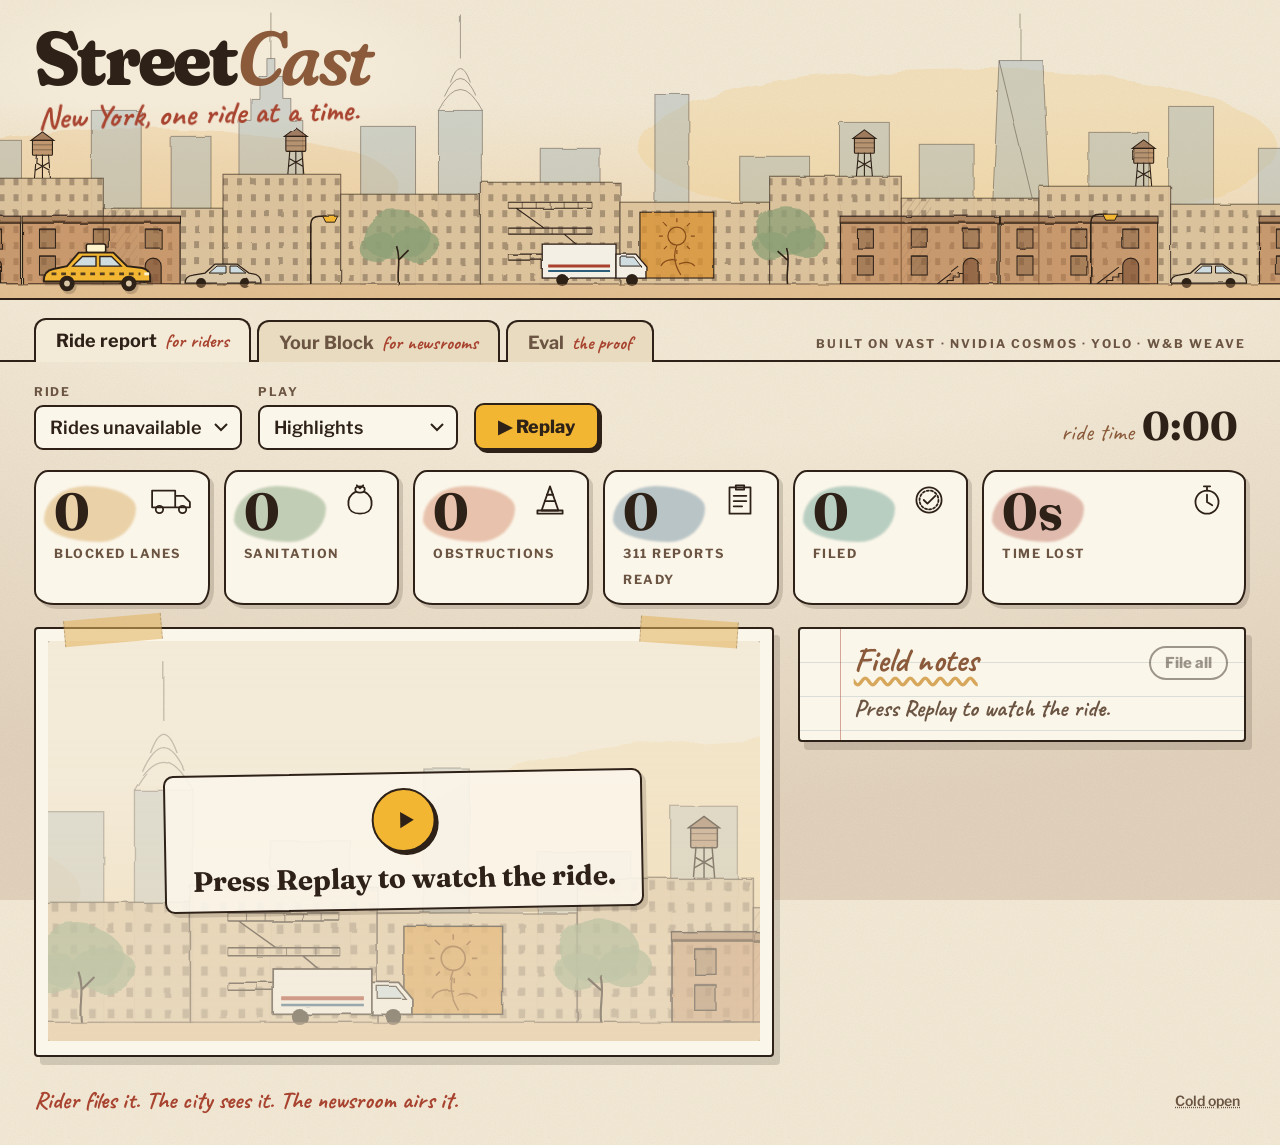
==== app/index.html @ 5423b0eb "Add StreetCast app: ride report, Your Block briefing, eval tab Single-page app plus a stdlib Python " ====
<!doctype html>
<html lang="en">
<head>
<meta charset="utf-8">
<meta name="viewport" content="width=device-width, initial-scale=1, viewport-fit=cover">
<script>
  // Behind the ingress the app lives at /app/. Relative URLs only resolve there
  // with a trailing slash, so add it before anything else loads.
  (function () {
    var p = location.pathname;
    if (p.slice(-1) !== "/" && p.split("/").pop().indexOf(".") === -1) {
      location.replace(p + "/" + location.search);
    }
  })();
</script>
<title>StreetCast</title>
<meta name="theme-color" content="#f3ead7">
<link rel="preconnect" href="https://fonts.googleapis.com">
<link rel="preconnect" href="https://fonts.gstatic.com" crossorigin>
<link rel="stylesheet" href="https://fonts.googleapis.com/css2?family=Caveat:wght@500;700&family=Courier+Prime&family=Fraunces:ital,opsz,wght@0,9..144,500..800;1,9..144,500..700&family=Libre+Franklin:wght@400;500;600;700;800&display=swap">
<link rel="stylesheet" href="style.css">
</head>
<body>

<header class="hero">
  <img class="skyline" src="skyline.svg" alt="">
  <div class="masthead">
    <h1>Street<em>Cast</em></h1>
    <p class="tagline">New York, one ride at a time.</p>
  </div>
  <span id="sample-badge" class="sample" hidden>Sample data</span>
  <svg class="taxi" viewBox="0 0 120 54" aria-hidden="true">
    <rect x="50" y="3" width="20" height="9" rx="2" fill="#fff3cc" stroke="#2e2118" stroke-width="1.6"/>
    <path d="M6 41q0-10 10-12l14-3 12-14h36l14 14 16 2q8 2 8 10v4H6Z" fill="#f2b632" stroke="#2e2118" stroke-width="2"/>
    <path d="M46 16h14v10H36ZM64 16h12l10 10H64Z" fill="#cfdde0" stroke="#2e2118" stroke-width="1.4"/>
    <path d="M14 34h92" stroke="#2e2118" stroke-width="3" stroke-dasharray="5 5" opacity="0.8"/>
    <circle cx="30" cy="44" r="8" fill="#2e2118"/><circle cx="30" cy="44" r="3" fill="#d9c7a8"/>
    <circle cx="94" cy="44" r="8" fill="#2e2118"/><circle cx="94" cy="44" r="3" fill="#d9c7a8"/>
    <path d="M110 34h5" stroke="#fff3cc" stroke-width="3"/>
  </svg>
</header>

<nav class="tabs" role="tablist">
  <button class="tab active" data-tab="ride" role="tab">Ride report <small>for riders</small></button>
  <button class="tab" data-tab="brief" role="tab">Your Block <small>for newsrooms</small></button>
  <button class="tab" data-tab="eval" role="tab">Eval <small>the proof</small></button>
  <span class="stack">Built on VAST · NVIDIA Cosmos · YOLO · W&amp;B Weave</span>
</nav>

<main>
  <!-- ============================== Act 1: the rider -->
  <section id="tab-ride" class="panel active">
    <div class="controls">
      <label>Ride <select id="ride-select"><option>Loading…</option></select></label>
      <label>Play <select id="ride-mode">
        <option value="highlights" selected>Highlights</option>
        <option value="full">Full ride (4×)</option>
      </select></label>
      <button id="replay" class="primary">▶ Replay</button>
      <span class="clock"><span class="hand">ride time</span> <b id="ride-clock">0:00</b><small id="ride-length"></small></span>
    </div>

    <div class="counters">
      <div class="counter amber">
        <svg class="ico" viewBox="0 0 40 30"><path d="M2 6h22v16H2ZM24 11h8l6 6v5H24Z"/><circle cx="9" cy="24" r="3.5"/><circle cx="31" cy="24" r="3.5"/></svg>
        <b id="c-blocked">0</b><span>Blocked lanes</span>
      </div>
      <div class="counter green">
        <svg class="ico" viewBox="0 0 40 30"><path d="M16 7q-2-5 4-5t4 5q8 4 7 13-1 8-11 8T9 20q-1-9 7-13Z"/><path d="M16 7q4 2 8 0M20 4l-3-3M20 4l3-3"/></svg>
        <b id="c-sanitation">0</b><span>Sanitation</span>
      </div>
      <div class="counter orange">
        <svg class="ico" viewBox="0 0 40 30"><path d="M20 2 28 25H12Z"/><path d="M15 16h10M17 10h6M8 25h24v3H8Z"/></svg>
        <b id="c-obstruction">0</b><span>Obstructions</span>
      </div>
      <div class="counter blue">
        <svg class="ico" viewBox="0 0 40 30"><path d="M10 3h20v25H10Z"/><path d="M16 1h8v4h-8ZM14 11h12M14 16h12M14 21h8"/></svg>
        <b id="c-reports">0</b><span>311 reports ready</span>
      </div>
      <div class="counter teal">
        <svg class="ico" viewBox="0 0 40 30"><circle cx="20" cy="15" r="12"/><circle cx="20" cy="15" r="9" stroke-dasharray="2 2"/><path d="M15 15l3.5 3.5L26 11"/></svg>
        <b id="c-filed">0</b><span>Filed</span>
      </div>
      <div class="counter red">
        <svg class="ico" viewBox="0 0 40 30"><circle cx="20" cy="17" r="11"/><path d="M20 17V10M20 17l5 3M17 2h6M20 2v4"/></svg>
        <b id="c-lost">0s</b><span>Time lost <em id="c-causes"></em></span>
      </div>
    </div>

    <div class="split">
      <div class="frame">
        <div class="stage">
          <video id="ride-video" muted playsinline preload="metadata"></video>
          <div id="ride-placeholder" class="placeholder" hidden></div>
          <div id="ride-now" class="now"></div>
        </div>
      </div>
      <aside class="feed">
        <div class="feed-head">
          <h2>Field notes</h2>
          <button id="file-all" class="ghost small" disabled>File all</button>
        </div>
        <ol id="feed"></ol>
        <p id="feed-empty" class="empty">Press Replay to watch the ride.</p>
      </aside>
    </div>
  </section>

  <!-- ============================== Act 3: the newsroom -->
  <section id="tab-brief" class="panel">
    <div class="controls">
      <label>Neighborhood <select id="b-dest">
        <option value="walker_broadway" selected>Walker St &amp; Broadway</option>
        <option value="8th_ave_34th">8th Ave &amp; 34th St</option>
        <option value="nyc_bike_lanes">Lower Manhattan bike lanes</option>
        <option value="new_york">All of New York</option>
        <option value="san_francisco">San Francisco</option>
        <option value="toronto">Toronto</option>
      </select></label>
      <label>Time of day <select id="b-time">
        <option value="day">Day</option>
        <option value="dusk" selected>Dusk</option>
        <option value="night">Night</option>
      </select></label>
      <label>Mode <select id="b-mode">
        <option value="walking" selected>Walking</option>
        <option value="cycling">Cycling</option>
        <option value="driving">Driving</option>
      </select></label>
      <button id="brief-me" class="primary">Brief me</button>
      <button id="rerun" class="ghost" hidden>Rerun with another mode</button>
    </div>
    <div id="ready" class="ready" hidden></div>

    <div class="split">
      <div>
        <div class="frame">
          <div class="stage">
            <video id="brief-video" muted playsinline preload="metadata"></video>
            <div id="brief-placeholder" class="placeholder" hidden></div>
            <div id="bug" class="bug" hidden>Your Block</div>
            <button id="chip" class="chip" hidden></button>
            <div id="lower" class="lower" hidden>
              <div class="lower-tag"><b>Your Block</b><span id="lower-place"></span></div>
              <p id="caption"></p>
            </div>
          </div>
        </div>
        <div id="stats" class="stats"></div>
      </div>
      <aside class="feed rundown">
        <h2>Searches</h2>
        <ol id="searches" class="searches"></ol>
        <h2>Script <small>every line cites a clip</small></h2>
        <ol id="script" class="script"></ol>
        <p id="brief-msg" class="empty">Pick a block, a time and how you're getting there, then press Brief me.</p>
      </aside>
    </div>
  </section>

  <!-- ============================== Close: the eval -->
  <section id="tab-eval" class="panel">
    <div class="counters eval-tiles">
      <div class="counter blue"><b id="e-checked">–</b><span>Rides &amp; briefings checked</span></div>
      <div class="counter orange"><b id="e-claims">–</b><span>Claims</span></div>
      <div class="counter green"><b id="e-grounded">–</b><span>Grounded</span></div>
      <div class="counter red"><b id="e-rate">–</b><span>Grounding rate</span></div>
    </div>
    <div class="ledger">
      <div class="feed-head">
        <h2>Hand-checked claims</h2>
        <a id="weave-link" class="ghost small" target="_blank" rel="noopener" hidden>Open in Weave</a>
      </div>
      <div class="table-scroll">
        <table id="eval-table">
          <thead><tr><th>Checked</th><th>Kind</th><th class="num">Claims</th><th class="num">Grounded</th><th class="num">Rate</th></tr></thead>
          <tbody></tbody>
        </table>
      </div>
      <p id="eval-msg" class="empty"></p>
    </div>
  </section>
</main>

<footer class="foot">
  <span>Rider files it. The city sees it. The newsroom airs it.</span>
  <button id="cold-open" class="linkish" title="Play the cold-open clip full screen (C)">Cold open</button>
</footer>

<dialog id="complaint">
  <form method="dialog" class="sheet">
    <header>
      <div>
        <small>311 service request · draft</small>
        <h3>Street complaint</h3>
      </div>
      <span id="cp-badge" class="tag"></span>
    </header>
    <dl id="cp-fields"></dl>
    <p id="cp-text" class="cp-text"></p>
    <p class="privacy">Fleet numbers, never plates. No license plates are recorded.</p>
    <menu>
      <button value="close" class="ghost">Close</button>
      <button id="cp-file" value="file" class="primary">Ready to file</button>
    </menu>
  </form>
</dialog>

<div id="cold" class="cold" hidden>
  <video id="cold-video" muted playsinline></video>
  <div id="cold-placeholder" class="placeholder" hidden></div>
  <button id="cold-close" class="cold-close" aria-label="Close">✕</button>
</div>

<script src="app.js"></script>
</body>
</html>
---- app/style.css ----
/* StreetCast: a New York street sketchbook. Sepia ink on cream paper, ochre washes. */

:root {
  --paper: #f3ead7;
  --paper-hi: #fbf6ea;
  --paper-lo: #e8dbc0;
  --ink: #2e2118;
  --ink-soft: #6b5442;
  --sepia: #8a5a3a;
  --ochre: #c7861f;
  --taxi: #f2b632;
  --brick: #a8432f;
  --green: #4c7a47;
  --teal: #2f7d6d;
  --rust: #c1572b;
  --plum: #7a4f8a;
  --blue: #2f5d7c;
  --rule: rgba(46, 33, 24, 0.13);
  --shadow: rgba(46, 33, 24, 0.16);
  --display: "Fraunces", Georgia, "Times New Roman", serif;
  --body: "Libre Franklin", "Franklin Gothic Medium", "Helvetica Neue", sans-serif;
  --hand: "Caveat", "Bradley Hand", cursive;
  --type: "Courier Prime", "Courier New", monospace;
  color-scheme: light;
}

* { box-sizing: border-box; }
[hidden] { display: none !important; }
svg .solid { fill: currentColor; stroke: none; }

body {
  margin: 0;
  color: var(--ink);
  font: 18px/1.45 var(--body);
  background-color: var(--paper);
  background-image:
    radial-gradient(120% 90% at 50% 0%, transparent 55%, rgba(138, 90, 58, 0.16) 100%),
    url("data:image/svg+xml;utf8,<svg xmlns='http://www.w3.org/2000/svg' width='240' height='240'><filter id='n'><feTurbulence type='fractalNoise' baseFrequency='.85' numOctaves='3' stitchTiles='stitch'/><feColorMatrix values='0 0 0 0 .33  0 0 0 0 .24  0 0 0 0 .14  0 0 0 .09 0'/></filter><rect width='100%' height='100%' filter='url(%23n)'/></svg>");
  background-attachment: fixed, scroll;
  -webkit-tap-highlight-color: transparent;
}

.hand { font-family: var(--hand); font-size: 1.35em; color: var(--sepia); }

/* ---------- masthead */

.hero {
  position: relative;
  height: 300px;
  overflow: hidden;
  border-bottom: 2px solid var(--ink);
}
.skyline {
  position: absolute; inset: 0; width: 100%; height: 100%;
  object-fit: cover; object-position: center bottom;
}
.masthead {
  position: relative;
  padding: 22px 34px;
  width: max-content;
  max-width: 100%;
}
.masthead::before {
  content: ""; position: absolute; inset: -20px -60px -10px -40px; z-index: -1;
  background: radial-gradient(closest-side, rgba(243, 234, 215, 0.96) 62%, rgba(243, 234, 215, 0));
}
.hero h1 {
  margin: 0;
  font: 800 76px/0.95 var(--display);
  font-variation-settings: "SOFT" 100, "WONK" 1;
  letter-spacing: -0.035em;
  animation: rise 0.7s ease-out both;
}
.hero h1 em { font-style: italic; font-weight: 600; color: var(--sepia); }
.tagline {
  margin: 4px 0 0 4px;
  font: 700 32px/1 var(--hand);
  color: var(--brick);
  transform: rotate(-1.5deg);
  animation: rise-tilt 0.7s 0.12s ease-out both;
}

.sample {
  position: absolute; top: 22px; right: 30px;
  font: 800 15px/1 var(--body); letter-spacing: 0.16em; text-transform: uppercase;
  color: var(--brick); border: 3px double var(--brick); border-radius: 6px;
  padding: 8px 12px; transform: rotate(4deg); background: rgba(251, 246, 234, 0.7);
}

/* the cab parks at the curb, and drives while a replay or briefing runs */
.taxi {
  position: absolute; bottom: 5px; left: 3%;
  width: 116px; height: auto;
  filter: drop-shadow(2px 3px 0 rgba(46, 33, 24, 0.2));
}
body.is-playing .taxi { animation: drive 11s linear infinite; }
@keyframes drive {
  0% { transform: translateX(-30vw); }
  100% { transform: translateX(105vw); }
}

/* ---------- notebook tabs */

.tabs {
  display: flex; align-items: flex-end; gap: 6px;
  padding: 0 34px;
  margin-top: 18px;
  border-bottom: 2px solid var(--ink);
}
.tab {
  font: 700 18px var(--body); color: var(--ink-soft);
  background: var(--paper-lo); border: 2px solid var(--ink); border-bottom: 0;
  border-radius: 12px 12px 0 0; padding: 10px 20px 9px; cursor: pointer;
  margin-bottom: -2px; white-space: nowrap;
}
.tab small { font: 700 19px/1 var(--hand); color: var(--brick); margin-left: 4px; }
.tab.active { background: var(--paper); color: var(--ink); padding-bottom: 11px; }
.stack {
  margin: 0 0 10px auto;
  font: 700 12px/1 var(--body);
  letter-spacing: 0.18em;
  text-transform: uppercase;
  color: var(--ink-soft);
}

main { max-width: 1520px; margin: 0 auto; padding: 22px 34px 24px; }
.panel { display: none; }
.panel.active { display: block; animation: rise 0.35s ease-out both; }

/* ---------- controls */

.controls { display: flex; flex-wrap: wrap; align-items: flex-end; gap: 16px; margin-bottom: 20px; }
.controls label {
  display: flex; flex-direction: column; gap: 6px;
  font: 700 12px var(--body); letter-spacing: 0.14em; text-transform: uppercase; color: var(--ink-soft);
}

select {
  appearance: none; -webkit-appearance: none;
  font: 600 18px var(--body); color: var(--ink); letter-spacing: 0; text-transform: none;
  background: var(--paper-hi) url("data:image/svg+xml;utf8,<svg xmlns='http://www.w3.org/2000/svg' width='14' height='9'><path d='M1 1l6 6 6-6' fill='none' stroke='%232e2118' stroke-width='2'/></svg>") no-repeat right 12px center;
  border: 2px solid var(--ink); border-radius: 9px;
  padding: 10px 38px 10px 14px; min-width: 200px; width: 100%;
}
select:focus-visible, button:focus-visible, a:focus-visible { outline: 3px solid rgba(242, 182, 50, 0.7); outline-offset: 2px; }

button.primary, button.ghost, a.ghost {
  display: inline-flex; align-items: center; justify-content: center; gap: 8px;
  font: 800 18px var(--body); border-radius: 10px; padding: 11px 22px; cursor: pointer;
  border: 2px solid var(--ink); transition: transform 0.08s, box-shadow 0.08s; text-decoration: none;
}
button.primary { background: var(--taxi); color: var(--ink); box-shadow: 3px 3px 0 var(--ink); }
button.primary:hover { transform: translate(-1px, -1px); box-shadow: 4px 4px 0 var(--ink); }
button.primary:active { transform: translate(2px, 2px); box-shadow: 1px 1px 0 var(--ink); }
button.primary:disabled { opacity: 0.55; cursor: default; transform: none; box-shadow: 3px 3px 0 var(--ink); }
button.ghost, a.ghost { background: var(--paper-hi); color: var(--ink); }
.small { font-size: 15px !important; padding: 6px 14px !important; border-radius: 999px !important; }
button.ghost.small:not(:disabled):hover, a.ghost.small:hover { background: var(--taxi); }
button.ghost:disabled { opacity: 0.45; cursor: default; }

.clock { margin-left: auto; display: flex; align-items: baseline; gap: 8px; }
.clock b { font: 700 40px/1 var(--display); font-variant-numeric: tabular-nums; }
.clock small { font: 600 16px var(--body); color: var(--ink-soft); }

/* ---------- counters: index cards */

.counters { display: grid; grid-template-columns: repeat(5, 1fr) 1.5fr; gap: 14px; margin-bottom: 22px; }
.counter {
  position: relative;
  background: var(--paper-hi);
  border: 2px solid var(--ink);
  border-radius: 14px 18px 12px 20px / 18px 12px 20px 14px;
  padding: 12px 16px 12px 18px;
  box-shadow: 4px 4px 0 var(--shadow);
  animation: rise 0.6s ease-out both;
}
.counter:nth-child(2) { animation-delay: 0.05s; }
.counter:nth-child(3) { animation-delay: 0.1s; }
.counter:nth-child(4) { animation-delay: 0.15s; }
.counter:nth-child(5) { animation-delay: 0.2s; }
.counter:nth-child(6) { animation-delay: 0.25s; }
.counter::before {
  content: ""; position: absolute; left: 8px; top: 14px; width: 92px; height: 56px; z-index: 0;
  border-radius: 46% 54% 40% 60% / 60% 40% 60% 40%;
  background: var(--wash); opacity: 0.32; filter: blur(1px);
}
.counter b, .counter span, .counter .ico { position: relative; }
.counter b { display: block; font: 700 52px/1.05 var(--display); font-variant-numeric: tabular-nums; }
.counter b.bump { animation: bump 0.45s ease-out; }
.counter span { font: 700 12.5px var(--body); letter-spacing: 0.12em; text-transform: uppercase; color: var(--ink-soft); }
.counter em { display: block; margin-top: 2px; font: 700 21px/1.1 var(--hand); letter-spacing: 0; text-transform: none; color: var(--ink); }
.ico {
  float: right; width: 42px; height: 32px;
  fill: none; stroke: var(--ink); stroke-width: 1.7; stroke-linejoin: round; stroke-linecap: round;
}
.counter.amber { --wash: var(--ochre); }
.counter.green { --wash: var(--green); }
.counter.orange { --wash: var(--rust); }
.counter.blue { --wash: var(--blue); }
.counter.teal { --wash: var(--teal); }
.counter.red { --wash: var(--brick); }

/* ---------- photo frame + field notes */

.split { display: grid; grid-template-columns: minmax(0, 1.65fr) minmax(300px, 1fr); gap: 24px; align-items: start; }

.frame {
  position: relative;
  background: var(--paper-hi);
  border: 2px solid var(--ink);
  border-radius: 4px;
  padding: 12px 12px 14px;
  box-shadow: 6px 8px 0 var(--shadow);
}
.frame::before, .frame::after {
  content: ""; position: absolute; width: 96px; height: 26px; z-index: 3;
  background: rgba(226, 178, 92, 0.55);
  border-left: 1px dashed rgba(46, 33, 24, 0.25); border-right: 1px dashed rgba(46, 33, 24, 0.25);
}
.frame::before { top: -12px; left: 28px; transform: rotate(-5deg); }
.frame::after { top: -10px; right: 34px; transform: rotate(4deg); }

.stage {
  position: relative; background: #1d1611; border-radius: 2px; overflow: hidden;
  aspect-ratio: 16 / 9;
}
.stage video { width: 100%; height: 100%; object-fit: contain; display: block; }

.placeholder {
  position: absolute; inset: 0; display: grid; place-items: center; text-align: center;
  background:
    linear-gradient(rgba(243, 234, 215, 0.35), rgba(243, 234, 215, 0.55)),
    var(--paper) url("skyline.svg") center bottom / cover no-repeat;
}
.placeholder > div {
  display: flex; flex-direction: column; align-items: center; gap: 4px; max-width: 90%;
  background: rgba(251, 246, 234, 0.9); border: 2px solid var(--ink); border-radius: 10px;
  padding: 14px 26px; box-shadow: 4px 4px 0 var(--shadow); transform: rotate(-1deg);
}
.placeholder .play {
  width: 64px; height: 64px; border-radius: 50%; margin-bottom: 6px; cursor: pointer;
  display: grid; place-items: center; color: var(--ink);
  background: var(--taxi); border: 2px solid var(--ink); box-shadow: 3px 3px 0 var(--ink);
  transition: transform 0.1s;
}
.placeholder .play:hover { transform: translate(-1px, -1px); }
.placeholder .play svg { width: 26px; height: 26px; margin-left: 4px; }
.placeholder b { font: 700 clamp(20px, 2.2vw, 30px)/1.15 var(--display); }
.placeholder span { font: 700 clamp(22px, 2.3vw, 30px)/1 var(--hand); color: var(--brick); }
.placeholder small { font: 600 14px var(--body); color: var(--ink-soft); letter-spacing: 0.04em; }

.now {
  position: absolute; left: 14px; bottom: 14px; padding: 6px 12px; border-radius: 6px;
  background: rgba(251, 246, 234, 0.9); color: var(--ink); border: 1.5px solid var(--ink);
  font: 700 14px var(--body); letter-spacing: 0.04em;
}
.now:empty { display: none; }

.feed, .ledger {
  position: relative;
  background-color: var(--paper-hi);
  border: 2px solid var(--ink);
  border-radius: 4px;
  box-shadow: 6px 8px 0 var(--shadow);
}
.feed {
  background-image:
    linear-gradient(90deg, transparent 40px, rgba(168, 67, 47, 0.45) 40px, rgba(168, 67, 47, 0.45) 41.5px, transparent 41.5px),
    repeating-linear-gradient(transparent 0 33px, rgba(47, 93, 124, 0.16) 33px 34px);
  padding: 14px 16px 16px 54px;
  max-height: 66vh; overflow: auto;
}
.feed h2, .ledger h2 {
  margin: 0 0 10px; font: 700 34px/1 var(--hand); color: var(--sepia);
  text-decoration: underline wavy rgba(199, 134, 31, 0.7); text-underline-offset: 6px;
}
.feed h2 small { font-size: 21px; color: var(--brick); text-decoration: none; display: inline-block; margin-left: 6px; }
.feed-head { display: flex; align-items: center; justify-content: space-between; gap: 10px; margin-bottom: 4px; }
.feed-head h2 { margin-bottom: 6px; }
.feed ol { list-style: none; margin: 0; padding: 0; }

/* ticket stubs */
.event {
  position: relative;
  background: #fffaf0;
  border: 2px solid var(--ink);
  border-left-width: 7px;
  border-left-color: var(--c, var(--ink-soft));
  border-radius: 6px;
  padding: 12px 16px 12px 22px;
  margin-bottom: 12px;
  box-shadow: 3px 3px 0 var(--shadow);
  cursor: pointer;
  animation: drop 0.5s cubic-bezier(0.2, 0.9, 0.3, 1.2) both;
  transition: transform 0.12s;
}
.event::before {
  content: ""; position: absolute; left: 6px; top: 8px; bottom: 8px; width: 5px;
  background: radial-gradient(circle, var(--paper) 1.7px, transparent 2.2px) 0 0 / 5px 10px repeat-y;
}
.event:hover { transform: rotate(-0.6deg) translateX(-2px); }
.ev-top { display: flex; flex-wrap: wrap; align-items: center; gap: 8px; margin-bottom: 6px; }
.ev-title { display: block; font: 700 23px/1.15 var(--display); }
.event p { margin: 3px 0 6px; color: #3d2d22; }
.ev-meta { font: 600 13.5px var(--body); color: var(--ink-soft); letter-spacing: 0.02em; }
.merged { font: 700 18px/1 var(--hand); color: var(--sepia); }

.filed {
  position: absolute; right: 16px; top: 38%;
  font: 800 24px/1 var(--body); letter-spacing: 0.2em; text-transform: uppercase;
  color: var(--teal); border: 4px double var(--teal); border-radius: 6px; padding: 4px 10px;
  transform: rotate(-12deg); opacity: 0.88; background: rgba(255, 250, 240, 0.8);
  animation: stamp 0.35s ease-out both;
}
.event.is-filed { background: #f7f2e3; }

/* rubber-stamp category tags */
.tag {
  display: inline-block;
  font: 800 12px/1 var(--body); letter-spacing: 0.14em; text-transform: uppercase;
  color: var(--c, var(--ink-soft)); border: 2px solid currentColor; border-radius: 4px;
  padding: 5px 8px; transform: rotate(-2deg); background: transparent;
}
.cat-blocked, .cat-double { --c: var(--ochre); }
.cat-sanitation { --c: var(--green); }
.cat-obstruction { --c: var(--rust); }
.cat-construction { --c: var(--sepia); }
.cat-graffiti { --c: var(--plum); }
.cat-none { --c: var(--ink-soft); }

.empty { margin: 10px 0 0; font: 700 24px/1.3 var(--hand); color: var(--ink-soft); }

/* ---------- Your Block: the newscast */

.bug {
  position: absolute; top: 14px; left: 14px; z-index: 2;
  font: 800 13px/1 var(--body); letter-spacing: 0.2em; text-transform: uppercase;
  color: var(--paper-hi); background: var(--brick); border: 2px solid var(--ink);
  padding: 7px 11px; border-radius: 4px; transform: rotate(-2deg);
}
.chip {
  position: absolute; top: 14px; right: 14px; z-index: 2; max-width: 70%;
  font: 700 14px var(--body); letter-spacing: 0.02em; color: var(--ink); text-align: left;
  background: var(--paper-hi); border: 2px solid var(--ink); border-radius: 8px 20px 20px 8px;
  padding: 7px 16px 7px 26px; cursor: pointer; box-shadow: 3px 3px 0 rgba(0, 0, 0, 0.35);
  white-space: nowrap; overflow: hidden; text-overflow: ellipsis;
}
.chip::before {
  content: ""; position: absolute; left: 9px; top: 50%; width: 8px; height: 8px; margin-top: -4px;
  border-radius: 50%; border: 2px solid var(--ink); background: var(--paper);
}
.chip.paused { background: var(--taxi); }
.chip.paused::after { content: " · paused"; }

.lower {
  position: absolute; left: 0; right: 0; bottom: 0; z-index: 2;
  padding: 0 clamp(14px, 2.6vw, 34px) clamp(14px, 2.4vw, 28px);
  background: linear-gradient(transparent, rgba(29, 22, 17, 0.9) 50%);
}
.lower-tag { display: inline-flex; margin-top: 46px; border: 2px solid var(--ink); border-radius: 4px; overflow: hidden; }
.lower-tag b, .lower-tag span { font: 800 13px/1 var(--body); letter-spacing: 0.16em; text-transform: uppercase; padding: 7px 11px; }
.lower-tag b { background: var(--brick); color: var(--paper-hi); }
.lower-tag span { background: var(--taxi); color: var(--ink); }
.lower p {
  margin: 10px 0 0; color: #fff8ea; font: 600 clamp(20px, 2.5vw, 34px)/1.25 var(--display);
  text-shadow: 0 2px 12px rgba(0, 0, 0, 0.8); animation: rise 0.45s ease-out both;
}

.stats { margin-top: 16px; font: 700 26px/1.3 var(--hand); color: var(--ink-soft); }
.stats b { font: 700 22px var(--display); color: var(--ink); }

.rundown h2 + ol { margin-bottom: 18px; }
.searches li {
  display: flex; align-items: center; gap: 10px; min-height: 34px;
  font: 600 15.5px/1.3 var(--body); color: #3d2d22;
  animation: rise 0.3s ease-out both;
}
.searches li i {
  flex: none; width: 18px; height: 18px; border-radius: 50%;
  border: 2px solid var(--paper-lo); border-top-color: var(--ink); animation: spin 0.8s linear infinite;
}
.searches li.done i {
  animation: none; border: 2px solid var(--teal);
  background: var(--teal) url("data:image/svg+xml;utf8,<svg xmlns='http://www.w3.org/2000/svg' width='12' height='12'><path d='M2.5 6.2l2.3 2.3L9.6 3.6' fill='none' stroke='white' stroke-width='2' stroke-linecap='round' stroke-linejoin='round'/></svg>") center no-repeat;
}
.searches li em { margin-left: auto; font: 700 19px/1 var(--hand); font-style: normal; color: var(--sepia); white-space: nowrap; }
.script li {
  padding: 8px 10px; margin: 0 0 8px -10px; border-radius: 6px; border: 2px solid transparent;
  color: var(--ink-soft); transition: background 0.2s, color 0.2s;
}
.script li p { margin: 0 0 6px; font: 600 16.5px/1.35 var(--body); }
.script li.current { background: rgba(242, 182, 50, 0.22); border-color: var(--ink); color: var(--ink); }
.script li.spoken { color: #3d2d22; }
.src {
  font: 700 12.5px var(--body); color: var(--ink); background: var(--paper-hi); cursor: pointer;
  border: 1.5px solid var(--ink); border-radius: 999px; padding: 3px 10px; max-width: 100%;
  white-space: nowrap; overflow: hidden; text-overflow: ellipsis;
}
.src:hover { background: var(--taxi); }

.ready { display: flex; flex-wrap: wrap; align-items: center; gap: 8px; margin: -6px 0 18px; }
.ready > span { font: 700 24px var(--hand); color: var(--sepia); margin-right: 4px; }
.ready-chip {
  font: 600 15px var(--body); color: var(--ink); background: var(--paper-hi);
  border: 2px solid var(--ink); border-radius: 999px; padding: 6px 14px; cursor: pointer;
}
.ready-chip:hover { background: var(--taxi); }

/* ---------- Eval: the ledger */

.eval-tiles { grid-template-columns: repeat(4, 1fr); }
.ledger { padding: 16px 0 12px; }
.ledger .feed-head { padding: 0 20px; }
.table-scroll { overflow-x: auto; }
table { width: 100%; border-collapse: collapse; font-size: 17px; }
th, td { text-align: left; padding: 11px 20px; border-top: 1px solid var(--rule); white-space: nowrap; }
th { font: 700 12px var(--body); letter-spacing: 0.14em; text-transform: uppercase; color: var(--ink-soft); border-top: 2px solid var(--ink); }
td.num, th.num { text-align: right; font-variant-numeric: tabular-nums; }
tfoot td { font: 700 19px var(--display); border-top: 2px solid var(--ink); background: rgba(242, 182, 50, 0.18); }
.ledger .empty { padding: 0 20px; }

/* ---------- footer, 311 draft, cold open */

.foot {
  max-width: 1520px; margin: 0 auto; padding: 4px 34px 30px;
  display: flex; justify-content: space-between; align-items: center; gap: 12px;
  font: 700 24px var(--hand); color: var(--brick);
}
.linkish { font: 600 14px var(--body); color: var(--ink-soft); background: none; border: 0; cursor: pointer; text-decoration: underline dotted; }

dialog {
  width: min(700px, 92vw); padding: 0; color: var(--ink);
  background: var(--paper-hi); border: 2px solid var(--ink); border-radius: 6px;
  box-shadow: 10px 12px 0 rgba(46, 33, 24, 0.3);
}
dialog::backdrop { background: rgba(46, 33, 24, 0.55); }
.sheet { padding: 24px 28px 22px; }
.sheet header { display: flex; justify-content: space-between; align-items: flex-start; gap: 16px; border-bottom: 2px solid var(--ink); padding-bottom: 12px; }
.sheet small { font: 700 12px var(--body); letter-spacing: 0.18em; text-transform: uppercase; color: var(--ink-soft); }
.sheet h3 { margin: 2px 0 0; font: 700 32px/1.1 var(--display); }
.sheet .tag { font-size: 14px; transform: rotate(-6deg); margin-top: 8px; }
.sheet dl { display: grid; grid-template-columns: 140px 1fr; gap: 0 14px; margin: 14px 0 16px; }
.sheet dt { font: 700 12px/2.6 var(--body); letter-spacing: 0.12em; text-transform: uppercase; color: var(--ink-soft); }
.sheet dd { margin: 0; font: 600 17px/2.2 var(--body); border-bottom: 1.5px dotted rgba(46, 33, 24, 0.45); min-width: 0; overflow-wrap: anywhere; }
.sheet dd a { color: var(--blue); }
.cp-text {
  margin: 0; padding: 14px 18px; font: 17px/1.55 var(--type);
  background: #fffdf6 repeating-linear-gradient(transparent 0 25.5px, rgba(47, 93, 124, 0.14) 25.5px 26.5px);
  border: 1.5px solid rgba(46, 33, 24, 0.35); border-radius: 4px;
}
.privacy { margin: 10px 0 0; font: 700 22px var(--hand); color: var(--green); }
.sheet menu { display: flex; justify-content: flex-end; gap: 12px; padding: 0; margin: 16px 0 0; }

.cold { position: fixed; inset: 0; z-index: 50; background: #000; display: grid; place-items: center; }
.cold video { width: 100%; height: 100%; object-fit: contain; }
.cold-close {
  position: absolute; top: 16px; right: 16px; z-index: 4; width: 44px; height: 44px; border-radius: 50%;
  border: 0; background: rgba(255, 255, 255, 0.15); color: #fff; font-size: 20px; cursor: pointer;
}

/* ---------- motion */

@keyframes rise {
  from { opacity: 0; transform: translateY(10px); }
  to { opacity: 1; transform: none; }
}
@keyframes rise-tilt {
  from { opacity: 0; transform: translateY(10px) rotate(-1.5deg); }
  to { opacity: 1; transform: rotate(-1.5deg); }
}
@keyframes drop {
  from { opacity: 0; transform: translateY(-14px) rotate(-2deg); }
  to { opacity: 1; transform: none; }
}
@keyframes stamp {
  from { opacity: 0; transform: rotate(-12deg) scale(1.8); }
  to { opacity: 0.88; transform: rotate(-12deg) scale(1); }
}
@keyframes bump { 0% { transform: scale(1); } 35% { transform: scale(1.25); } 100% { transform: scale(1); } }
@keyframes spin { to { transform: rotate(360deg); } }

@media (prefers-reduced-motion: reduce) {
  *, *::before, *::after { animation: none !important; transition: none !important; }
}

/* ---------- laptops and tablets */

@media (max-width: 1240px) {
  .counters { grid-template-columns: repeat(3, 1fr); }
  .clock { margin-left: 0; }
  .stack { display: none; }
}

@media (max-width: 960px) {
  .split { grid-template-columns: 1fr; }
  .feed { max-height: none; }
}

/* ---------- phones */

@media (max-width: 640px) {
  body { font-size: 16px; }
  .hero { height: auto; overflow: visible; display: flex; flex-direction: column; }
  .masthead { order: -1; padding: 18px 16px 8px; width: auto; }
  .masthead::before { display: none; }
  .hero h1 { font-size: 50px; }
  .tagline { font-size: 25px; }
  .skyline { position: relative; inset: auto; height: 150px; }
  .taxi { bottom: 3px; left: 16px; width: 92px; }
  .sample { top: 14px; right: 12px; font-size: 11px; padding: 6px 9px; }

  .tabs { padding: 0 10px; gap: 4px; margin-top: 12px; overflow-x: auto; scrollbar-width: none; }
  .tabs::-webkit-scrollbar { display: none; }
  .tab { font-size: 15.5px; padding: 8px 12px 7px; }
  .tab.active { padding-bottom: 9px; }
  .tab small { font-size: 16px; }

  main { padding: 16px 12px 18px; }
  .controls { display: grid; grid-template-columns: 1fr; gap: 12px; }
  select { min-width: 0; }
  button.primary, button.ghost { width: 100%; }
  .clock { justify-content: flex-start; }

  .counters { grid-template-columns: repeat(2, 1fr); gap: 10px; }
  .counter { padding: 10px 12px; }
  .counter b { font-size: 38px; }
  .counter span { font-size: 11px; letter-spacing: 0.08em; }
  .ico { width: 34px; height: 26px; }

  .frame { padding: 8px; box-shadow: 4px 5px 0 var(--shadow); }
  .frame::before, .frame::after { width: 64px; height: 20px; }
  .feed { padding: 12px 12px 12px 46px; }
  .feed h2 { font-size: 30px; }
  .ev-title { font-size: 20px; }
  .filed { font-size: 18px; right: 10px; }
  .lower-tag { margin-top: 28px; }
  .lower-tag b, .lower-tag span { font-size: 10.5px; padding: 5px 8px; }
  .bug { font-size: 10.5px; padding: 5px 8px; }
  .chip { max-width: 56%; font-size: 12px; }

  dialog { width: 100vw; max-width: 100vw; max-height: 92vh; margin: auto 0 0; border-radius: 14px 14px 0 0; box-shadow: none; }
  .sheet { padding: 20px 16px calc(18px + env(safe-area-inset-bottom)); }
  .sheet dl { grid-template-columns: 1fr; }
  .sheet dt { line-height: 1.6; margin-top: 8px; }
  .sheet dd { line-height: 1.7; }
  .sheet menu button { flex: 1; }
  .foot { flex-direction: column; text-align: center; padding: 4px 16px 24px; font-size: 21px; }
}
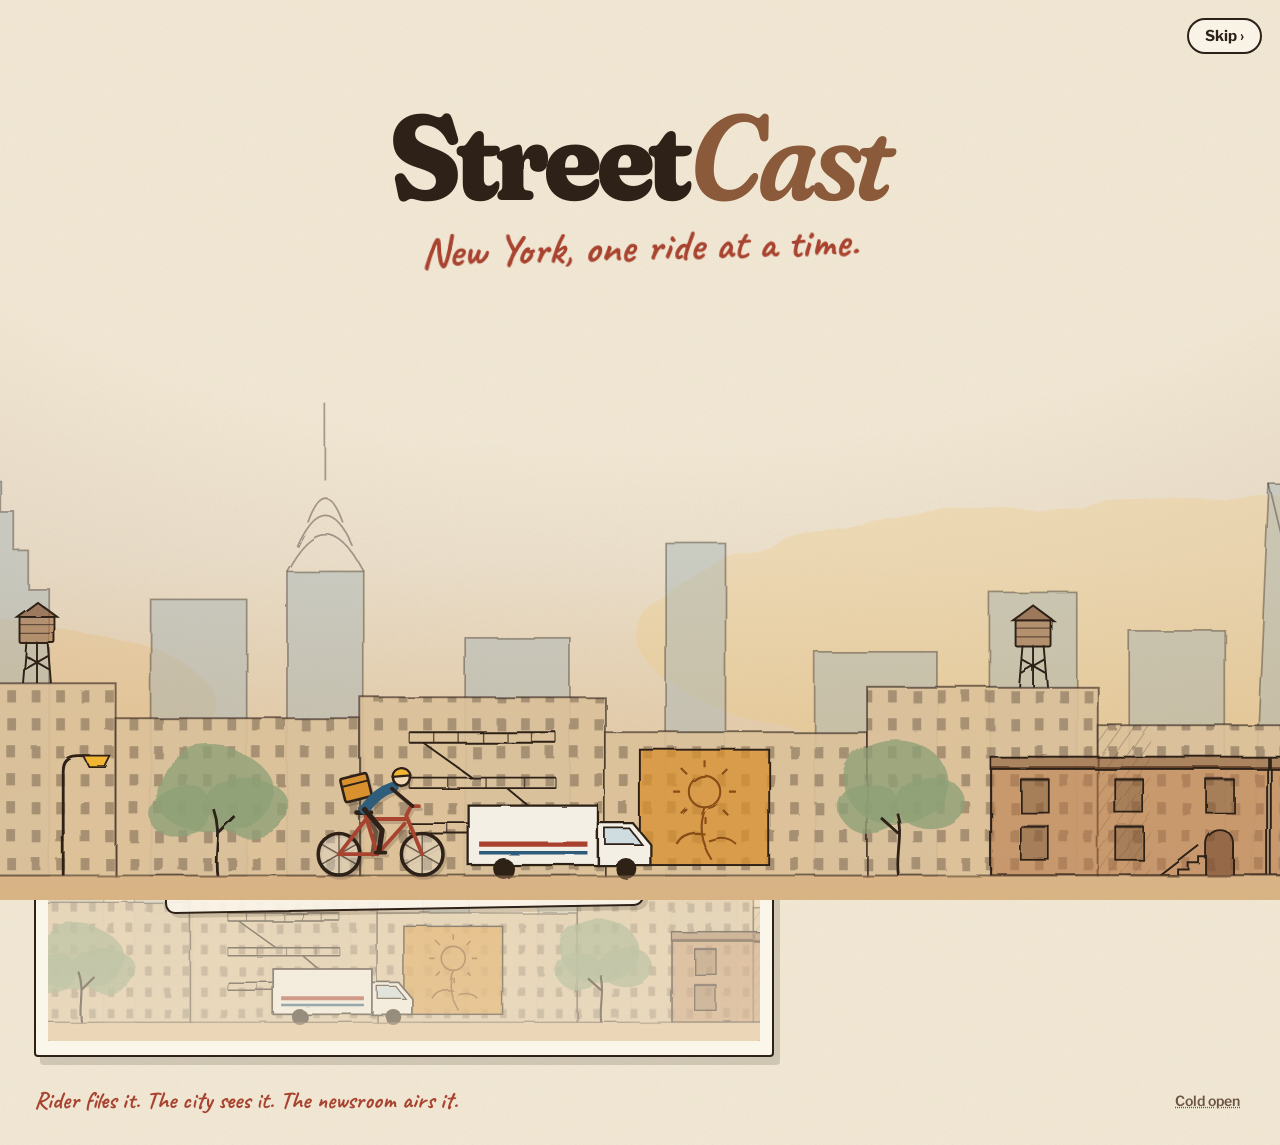
==== commit f9cec2b9: "Make the intro a full-screen opening scene The app now opens on a full-screen sketch: the StreetCast" ====
--- a/app/index.html
+++ b/app/index.html
@@ -22,6 +22,42 @@
 </head>
 <body>
 
+<!-- Opening scene: full screen, about seven seconds, then it fades into the app. Skip, click or Esc ends it. -->
+<div id="intro" class="intro play" role="presentation">
+  <div class="intro-title">
+    <h2>Street<em>Cast</em></h2>
+    <p>New York, one ride at a time.</p>
+  </div>
+  <img class="intro-skyline" src="skyline.svg" alt="">
+    <div id="ride-track" class="ride-track" aria-hidden="true">
+      <div id="pins" class="pins"></div>
+      <div id="obstacle" class="obstacle" hidden></div>
+      <div id="maya" class="maya" hidden>
+        <span id="splat" class="splat" hidden><svg viewBox="0 0 40 40"><path d="M20 3C24 8 29 2 31 8C33 13 39 12 37 18C35 23 40 27 34 30C29 33 30 39 24 36C19 34 16 40 12 35C8 31 1 32 3 26C5 21 0 17 5 13C9 10 6 4 12 5C16 6 16 1 20 3Z" fill="#a8432f" stroke="#2e2118" stroke-width="1.6"/><path d="M20 11v13" stroke="#fbf6ea" stroke-width="4" stroke-linecap="round"/><circle cx="20" cy="30" r="2.4" fill="#fbf6ea"/></svg></span>
+        <svg class="bike" viewBox="0 0 96 72" fill="none" stroke="#2e2118" stroke-linecap="round" stroke-linejoin="round">
+          <path class="skid" d="M2 66h9M0 61h7" stroke-width="1.6"/>
+          <g class="leg-b"><path d="M36 29 43 43 41 57" stroke="#6b5442" stroke-width="2.8"/></g>
+          <circle cx="20" cy="57" r="13" fill="rgba(251,246,234,0.35)" stroke-width="2.2"/>
+          <circle cx="72" cy="57" r="13" fill="rgba(251,246,234,0.35)" stroke-width="2.2"/>
+          <path class="spokes" d="M20 44v26M8.7 50.5l22.6 13M8.7 63.5l22.6-13" stroke-width="0.9" opacity="0.65"/>
+          <path class="spokes" d="M72 44v26M60.7 50.5l22.6 13M60.7 63.5l22.6-13" stroke-width="0.9" opacity="0.65"/>
+          <path d="M20 57h24L36 31M20 57l17-22h25M44 57l17-19M62 33l10 24M62 33l3-6h5" stroke="#a8432f" stroke-width="2.4"/>
+          <path d="M31 31h9" stroke-width="3"/>
+          <g class="rider">
+            <g transform="rotate(-14 30 15)"><rect x="22" y="8" width="17" height="15" rx="1.5" fill="#d9902f" stroke-width="1.6"/><path d="M22 13h17" stroke-width="1.2"/></g>
+            <path d="M36 29Q44 18 54 15" stroke="#2f5d7c" stroke-width="6.5"/>
+            <path d="M53 16l7 6 6 5" stroke-width="2.2"/>
+            <circle cx="59" cy="9" r="5.3" fill="#f1d9b8" stroke-width="1.6"/>
+            <path d="M53.4 8.6a5.7 5.7 0 0 1 11.3-.8Z" fill="#f2b632" stroke-width="1.4"/>
+          </g>
+          <g class="leg-a"><path d="M36 29 47 42 45 55" stroke-width="3.2"/><path d="M43 56h6" stroke-width="2.4"/></g>
+        </svg>
+      </div>
+    </div>
+  <p id="intro-line" class="intro-line" hidden>Three problems. Zero reports filed.</p>
+  <button id="intro-skip" class="intro-skip" type="button">Skip ›</button>
+</div>
+
 <header class="hero">
   <img class="skyline" src="skyline.svg" alt="">
   <div class="masthead">
--- a/app/style.css
+++ b/app/style.css
@@ -99,6 +99,110 @@
   100% { transform: translateX(105vw); }
 }
 
+/* ---------- Opening scene: full screen, Maya rides past the cold open's three problems */
+
+.intro {
+  position: fixed; inset: 0; z-index: 100; overflow: hidden; cursor: pointer;
+  background-color: var(--paper);
+  background-image:
+    radial-gradient(120% 90% at 50% 0%, transparent 55%, rgba(138, 90, 58, 0.18) 100%),
+    url("data:image/svg+xml;utf8,<svg xmlns='http://www.w3.org/2000/svg' width='240' height='240'><filter id='n'><feTurbulence type='fractalNoise' baseFrequency='.85' numOctaves='3' stitchTiles='stitch'/><feColorMatrix values='0 0 0 0 .33  0 0 0 0 .24  0 0 0 0 .14  0 0 0 .09 0'/></filter><rect width='100%' height='100%' filter='url(%23n)'/></svg>");
+  transition: opacity 0.6s ease;
+  /* Failsafe: never block the app, even if the script doesn't run. */
+  animation: intro-failsafe 0.01s 12s forwards;
+}
+.intro.leaving { opacity: 0; pointer-events: none; }
+.intro-title { position: absolute; top: 11vh; left: 0; right: 0; z-index: 3; text-align: center; padding: 0 16px; }
+.intro-title h2 {
+  margin: 0; font: 800 clamp(58px, 9.5vw, 136px)/0.95 var(--display);
+  font-variation-settings: "SOFT" 100, "WONK" 1; letter-spacing: -0.035em;
+}
+.intro-title h2 em { font-style: italic; font-weight: 600; color: var(--sepia); }
+.intro-title p { margin: 10px 0 0; font: 700 clamp(26px, 3.4vw, 46px)/1 var(--hand); color: var(--brick); transform: rotate(-1.5deg); }
+.intro.play .intro-title h2 { animation: rise 0.6s ease-out both; }
+.intro.play .intro-title p { animation: rise-tilt 0.6s 0.15s ease-out both; }
+.intro-skyline {
+  position: absolute; left: 0; right: 0; bottom: 0; width: 100%; height: 58vh;
+  object-fit: cover; object-position: center bottom;
+}
+.intro-line {
+  position: absolute; left: 0; right: 0; bottom: 30vh; z-index: 4; margin: 0; text-align: center;
+  font: 700 clamp(26px, 3.6vw, 52px)/1.1 var(--display); color: var(--ink);
+  text-shadow: 0 2px 0 var(--paper), 0 0 18px var(--paper); animation: rise 0.45s ease-out both;
+}
+.intro-skip {
+  position: absolute; top: 18px; right: 18px; z-index: 5;
+  font: 700 15px var(--body); color: var(--ink); background: rgba(251, 246, 234, 0.85);
+  border: 2px solid var(--ink); border-radius: 999px; padding: 7px 16px; cursor: pointer;
+}
+.intro-skip:hover { background: var(--taxi); }
+@keyframes intro-failsafe { to { opacity: 0; visibility: hidden; pointer-events: none; } }
+@media (prefers-reduced-motion: reduce) { .intro { display: none !important; } }
+
+.ride-track {
+  --mw: clamp(110px, 12vw, 172px);
+  position: absolute; left: 4%; right: 4%; bottom: 2.4vh; height: 50vh;
+  pointer-events: none; z-index: 2;
+}
+.maya {
+  position: absolute; bottom: 0; width: var(--mw); z-index: 3;
+  left: calc(var(--p, 0) * (100% - var(--mw)));
+  transition: left 0.85s cubic-bezier(0.45, 0.05, 0.35, 1);
+  filter: drop-shadow(2px 3px 0 rgba(46, 33, 24, 0.18));
+}
+.maya .bike { display: block; width: 100%; height: auto; overflow: visible; transform-origin: 78% 96%; transition: transform 0.18s ease-out; }
+.maya .spokes { transform-box: fill-box; transform-origin: center; }
+.maya .leg-a, .maya .leg-b { transform-origin: 36px 29px; }
+.maya .skid { opacity: 0; transition: opacity 0.15s; }
+.maya.pedaling .spokes { animation: spin 0.4s linear infinite; }
+.maya.pedaling .leg-a { animation: pedal 0.4s ease-in-out infinite; }
+.maya.pedaling .leg-b { animation: pedal 0.4s ease-in-out -0.2s infinite; }
+.maya.pedaling .rider { animation: bob 0.2s ease-in-out infinite alternate; }
+.maya.braking .bike { transform: rotate(4deg); }
+.maya.braking .skid { opacity: 0.6; }
+.maya.swerve .bike { animation: swerve 0.8s ease-in-out; }
+
+.splat {
+  position: absolute; left: 44%; top: calc(var(--mw) * -0.4); width: calc(var(--mw) * 0.36); height: calc(var(--mw) * 0.36);
+  animation: splat 0.5s cubic-bezier(0.2, 1.6, 0.4, 1) both;
+}
+.splat svg { display: block; width: 100%; height: 100%; }
+
+.obstacle {
+  position: absolute; bottom: 0; z-index: 2;
+  left: calc(var(--p, 0) * (100% - var(--mw)) + var(--mw) - 4px);
+  transform-origin: bottom center; animation: plonk 0.35s ease-out both;
+}
+.obstacle svg { display: block; width: 100%; height: auto; }
+.obstacle.truck { width: calc(var(--mw) * 0.72); }
+.obstacle.trash { width: calc(var(--mw) * 0.46); }
+.obstacle.barrier { width: calc(var(--mw) * 0.5); }
+.obstacle.gone { animation: fade-out 0.6s ease-in forwards; }
+
+.pins { position: absolute; inset: 0; transition: opacity 0.6s; }
+.pins.fade { opacity: 0; }
+.hero h1 { cursor: pointer; }
+.pin {
+  position: absolute; bottom: 3px; width: calc(var(--mw) * 0.17); height: calc(var(--mw) * 0.23); z-index: 1;
+  color: var(--c, var(--ink-soft));
+  left: calc(var(--p, 0) * (100% - var(--mw)) + var(--mw) * 0.62 + var(--dx, 0px));
+  animation: pin-drop 0.6s cubic-bezier(0.3, 1.5, 0.5, 1) both;
+}
+.pin svg { display: block; width: 100%; height: 100%; }
+.pin em {
+  position: absolute; bottom: 104%; left: 50%; transform: translateX(-50%) rotate(-5deg);
+  font: 700 clamp(19px, 1.7vw, 28px)/1 var(--hand); font-style: normal; white-space: nowrap; color: var(--c);
+  text-shadow: 0 0 6px var(--paper), 0 0 2px var(--paper);
+}
+
+@keyframes pedal { 0%, 100% { transform: rotate(-13deg); } 50% { transform: rotate(13deg); } }
+@keyframes bob { from { transform: translateY(0); } to { transform: translateY(-1.2px); } }
+@keyframes swerve { 0% { transform: none; } 35% { transform: translate(14px, -10px) rotate(-6deg); } 70% { transform: translate(8px, -3px) rotate(2deg); } 100% { transform: none; } }
+@keyframes splat { from { transform: scale(0) rotate(-30deg); opacity: 0; } to { transform: scale(1) rotate(8deg); opacity: 1; } }
+@keyframes plonk { from { transform: scale(0.4); opacity: 0; } to { transform: none; opacity: 1; } }
+@keyframes fade-out { to { opacity: 0; transform: translateY(4px) scale(0.92); } }
+@keyframes pin-drop { from { transform: translateY(-70px); opacity: 0; } 60% { opacity: 1; } to { transform: none; opacity: 1; } }
+
 /* ---------- notebook tabs */
 
 .tabs {
